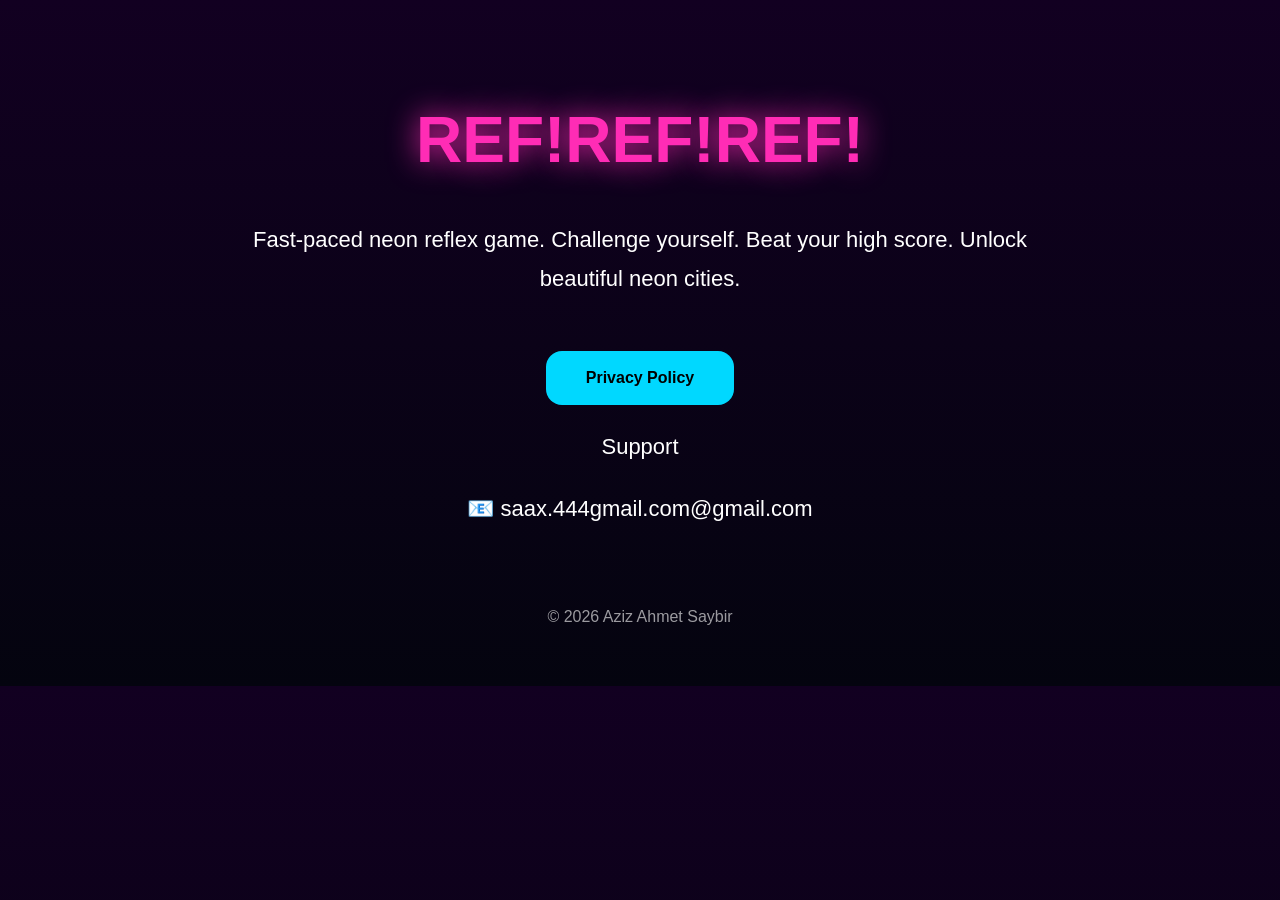
==== index.html @ 3c7d5461 "Create index.html" ====
<!DOCTYPE html>
<html lang="en">
<head>
<meta charset="UTF-8">
<meta name="viewport" content="width=device-width, initial-scale=1.0">
<title>Ref!Ref!Ref!</title>

<style>

body{

margin:0;
font-family:Arial,Helvetica,sans-serif;
background:#080312;
color:white;
text-align:center;

background:linear-gradient(180deg,#120021,#04040f);

}

.container{

max-width:800px;
margin:auto;
padding:60px 20px;

}

h1{

font-size:64px;
color:#ff2cb5;
text-shadow:0 0 30px #ff2cb5;

}

p{

font-size:22px;
line-height:1.8;

}

.button{

display:inline-block;
padding:18px 40px;
background:#00d8ff;
color:black;
text-decoration:none;
font-weight:bold;
border-radius:16px;
margin-top:30px;

}

footer{

margin-top:80px;
opacity:.6;

}

</style>

</head>

<body>

<div class="container">

<h1>REF!REF!REF!</h1>

<p>

Fast-paced neon reflex game.

Challenge yourself.

Beat your high score.

Unlock beautiful neon cities.

</p>

<a class="button" href="privacy.html">

Privacy Policy

</a>

<p>

Support

</p>

<p>

📧 saax.444gmail.com@gmail.com

</p>

<footer>

© 2026 Aziz Ahmet Saybir

</footer>

</div>

</body>

</html>
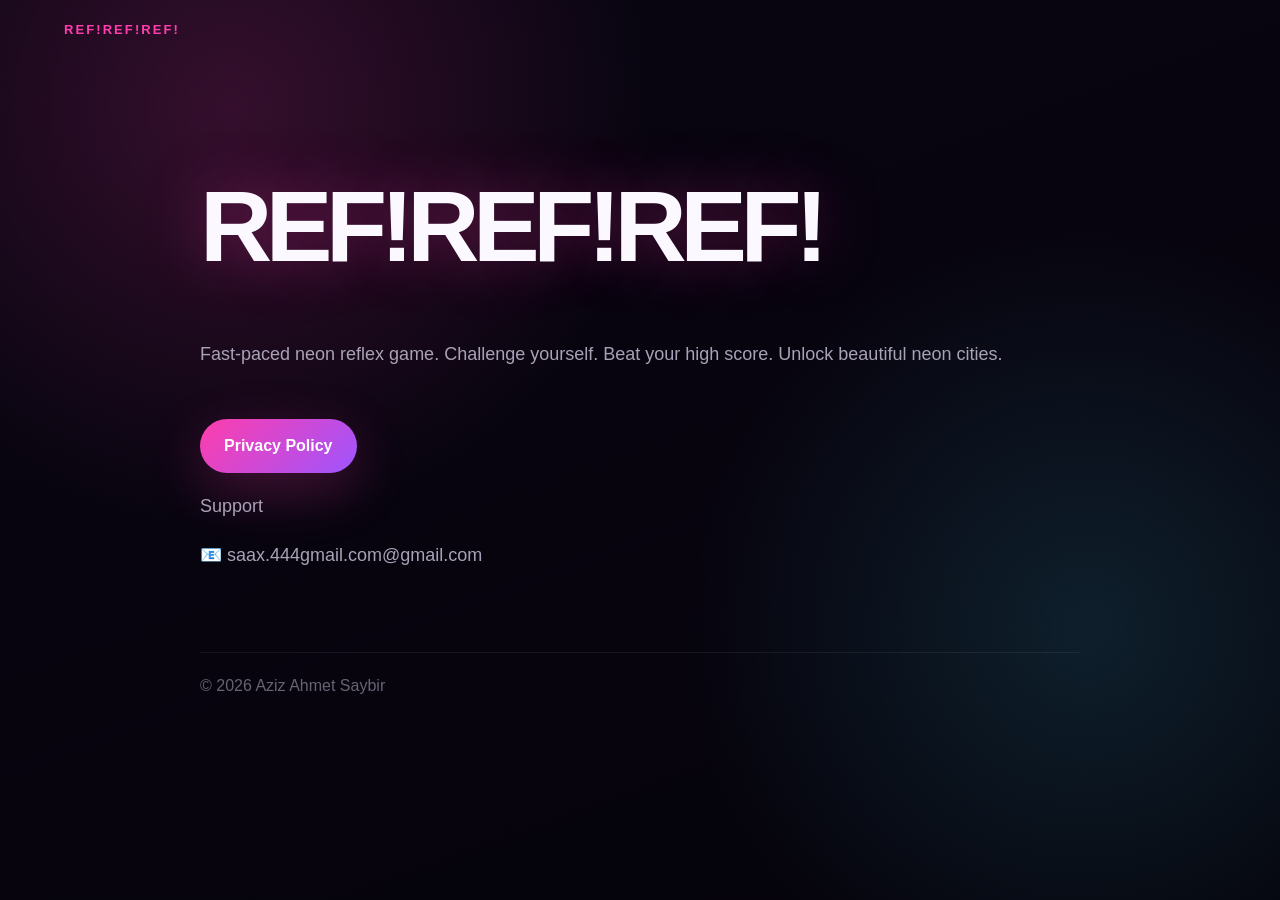
==== commit 9b785844: "Redesign RefRefRef App Store pages" ====
--- a/index.html
+++ b/index.html
@@ -64,6 +64,7 @@
 
 </style>
 
+<link rel="stylesheet" href="premium.css">
 </head>
 
 <body>
--- a/premium.css
+++ b/premium.css
@@ -0,0 +1,11 @@
+:root{--bg:#05030b;--panel:#100a1d;--text:#fbf8ff;--muted:#a9a2b7;--pink:#ff3dac;--cyan:#45ddff;--line:rgba(255,255,255,.1)}
+*{box-sizing:border-box}html{scroll-behavior:smooth}body{min-height:100vh!important;margin:0!important;padding:0!important;max-width:none!important;background:radial-gradient(circle at 18% 12%,rgba(255,61,172,.18),transparent 32%),radial-gradient(circle at 85% 70%,rgba(69,221,255,.13),transparent 32%),linear-gradient(160deg,#090512,var(--bg))!important;color:var(--text)!important;font-family:-apple-system,BlinkMacSystemFont,"SF Pro Display","Segoe UI",sans-serif!important;text-align:left!important}
+body:before{content:"REF!REF!REF!";position:fixed;top:22px;left:clamp(20px,5vw,72px);font-size:13px;font-weight:900;letter-spacing:.16em;color:var(--pink)}
+.container,body>h1,body>p,body>h2{width:min(880px,calc(100% - 40px));margin-left:auto!important;margin-right:auto!important}.container{max-width:none!important;padding:clamp(120px,15vw,180px) 0 70px!important}
+h1{margin-top:0!important;padding-top:120px;color:var(--text)!important;font-size:clamp(52px,10vw,100px)!important;line-height:.92;letter-spacing:-.065em;text-shadow:0 0 60px rgba(255,61,172,.35)!important}.container h1{padding-top:0}
+h2{margin-top:46px!important;color:var(--cyan)!important;font-size:24px}
+p,li{color:var(--muted);font-size:18px!important;line-height:1.75!important}
+.button{display:inline-flex!important;min-height:54px;align-items:center;padding:0 24px!important;border-radius:999px!important;background:linear-gradient(135deg,var(--pink),#9e55ff)!important;color:white!important;box-shadow:0 18px 55px rgba(255,61,172,.24);transition:.2s ease}.button:hover{transform:translateY(-2px)}
+a{color:var(--cyan)!important}footer{margin-top:80px!important;padding-top:24px;border-top:1px solid var(--line);color:var(--muted)}
+body:not(:has(.container)){padding-bottom:70px!important}body:not(:has(.container))>h1{padding-top:120px}
+@media(max-width:620px){body:before{top:18px}.container{padding-top:100px!important}body:not(:has(.container))>h1{padding-top:100px}}
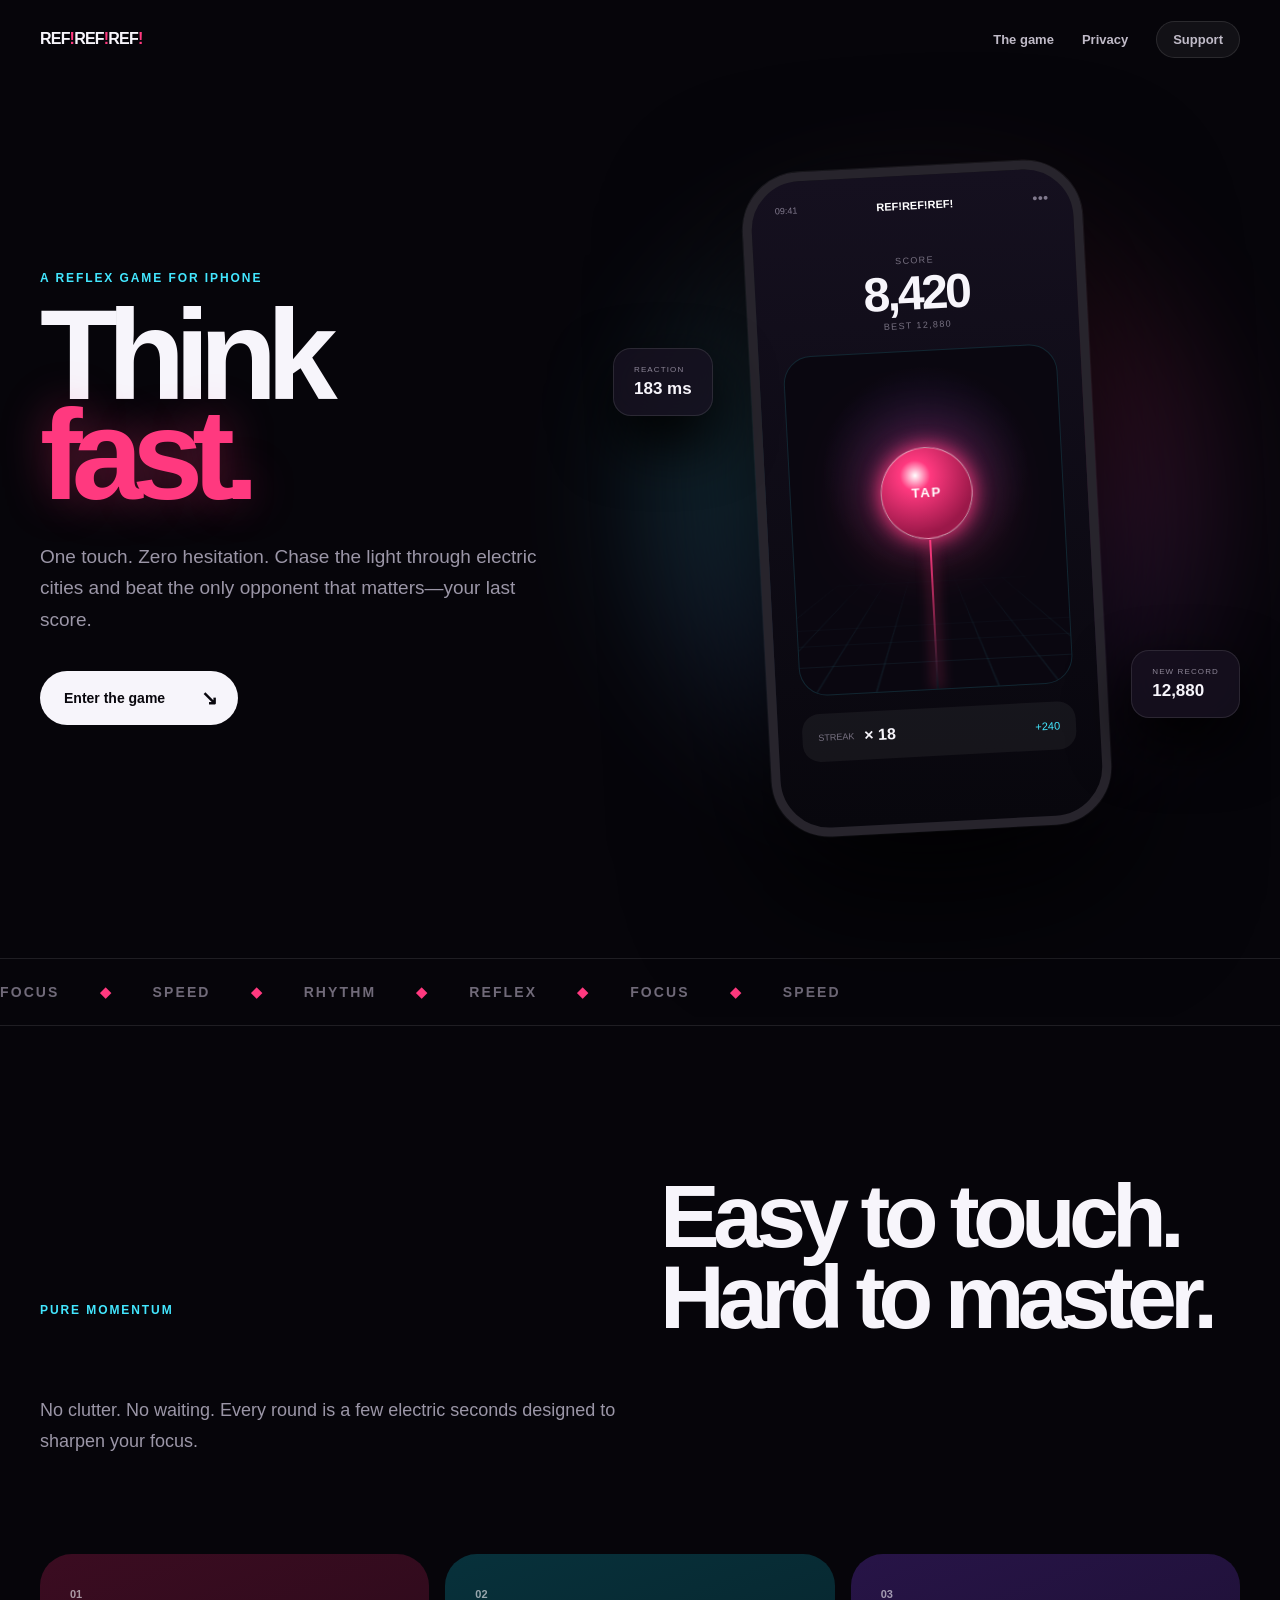
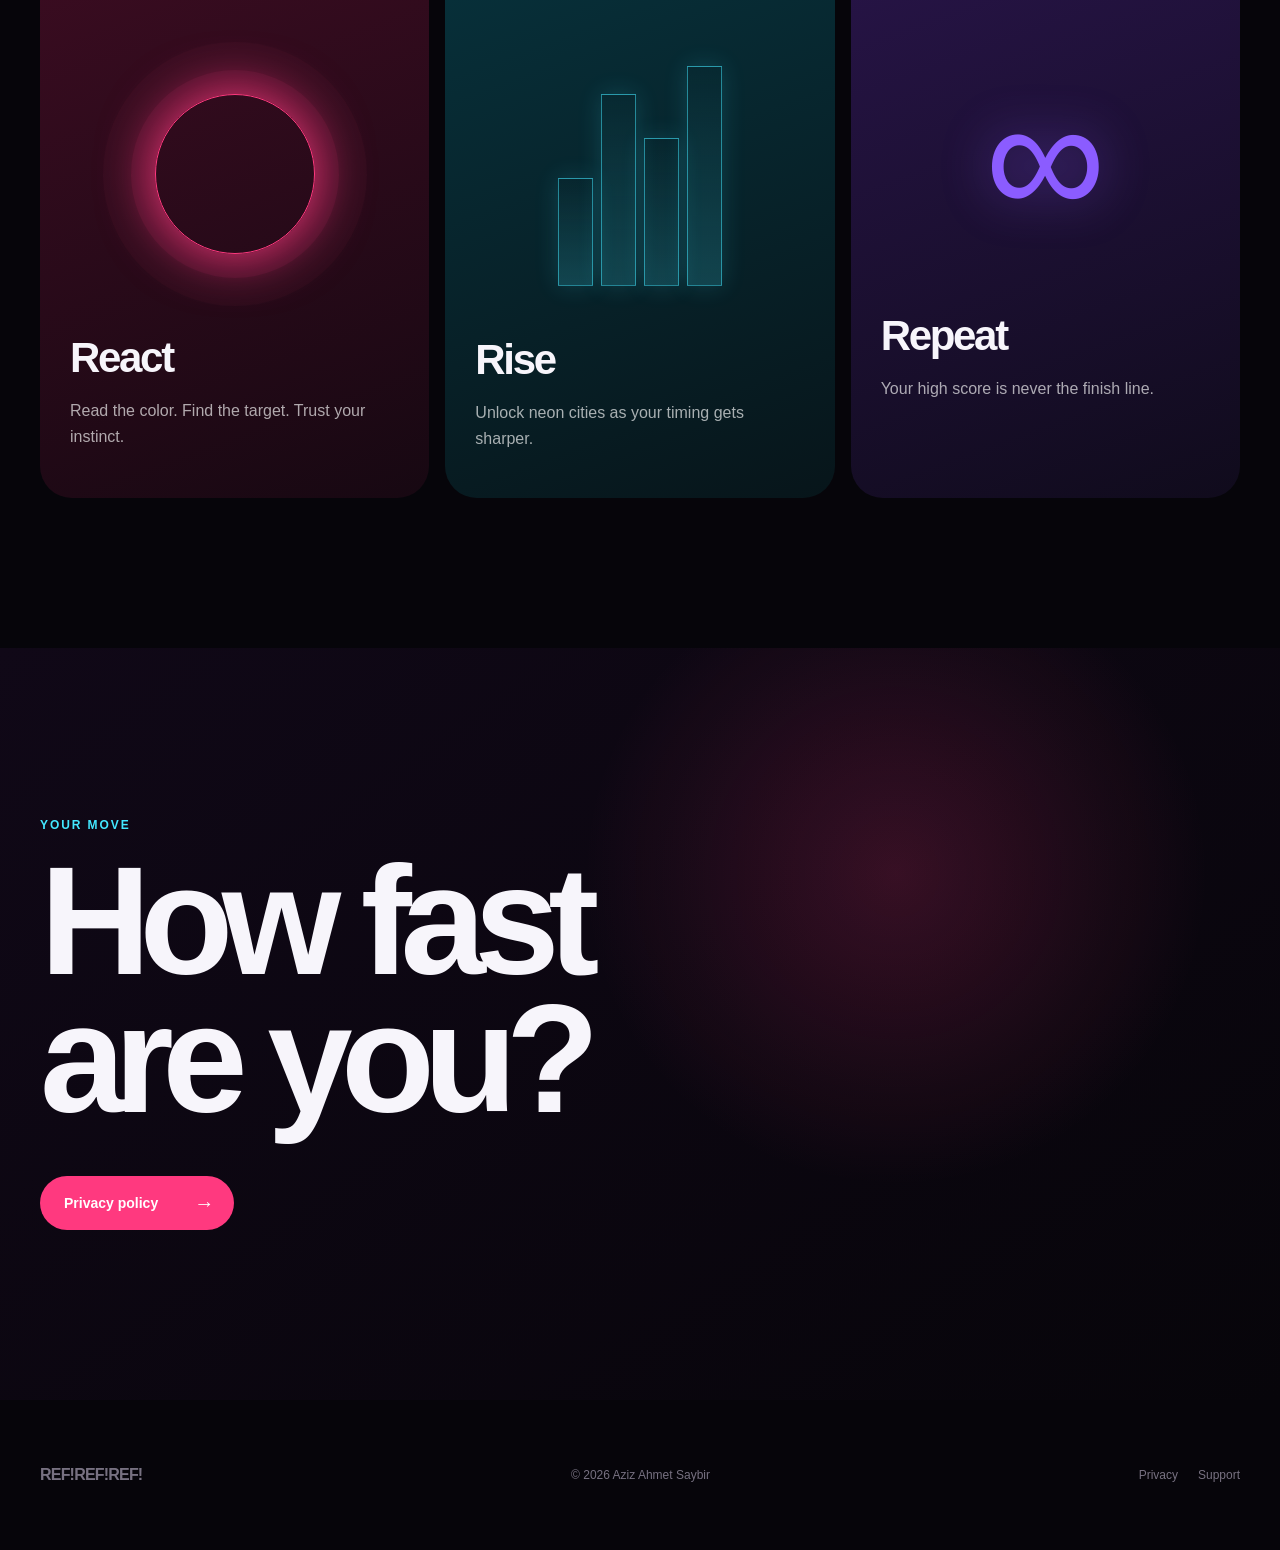
==== commit 55178a63: "Rebuild RefRefRef as a premium product website" ====
--- a/index.html
+++ b/index.html
@@ -1,116 +1,58 @@
-<!DOCTYPE html>
+<!doctype html>
 <html lang="en">
 <head>
-<meta charset="UTF-8">
-<meta name="viewport" content="width=device-width, initial-scale=1.0">
-<title>Ref!Ref!Ref!</title>
-
-<style>
-
-body{
-
-margin:0;
-font-family:Arial,Helvetica,sans-serif;
-background:#080312;
-color:white;
-text-align:center;
-
-background:linear-gradient(180deg,#120021,#04040f);
-
-}
-
-.container{
-
-max-width:800px;
-margin:auto;
-padding:60px 20px;
-
-}
-
-h1{
-
-font-size:64px;
-color:#ff2cb5;
-text-shadow:0 0 30px #ff2cb5;
-
-}
-
-p{
-
-font-size:22px;
-line-height:1.8;
-
-}
-
-.button{
-
-display:inline-block;
-padding:18px 40px;
-background:#00d8ff;
-color:black;
-text-decoration:none;
-font-weight:bold;
-border-radius:16px;
-margin-top:30px;
-
-}
-
-footer{
-
-margin-top:80px;
-opacity:.6;
-
-}
-
-</style>
-
-<link rel="stylesheet" href="premium.css">
+  <meta charset="utf-8">
+  <meta name="viewport" content="width=device-width,initial-scale=1">
+  <meta name="description" content="Ref!Ref!Ref! is a fast neon reflex game for iPhone.">
+  <title>Ref!Ref!Ref! — Think fast.</title>
+  <link rel="stylesheet" href="premium.css">
 </head>
-
 <body>
-
-<div class="container">
-
-<h1>REF!REF!REF!</h1>
-
-<p>
-
-Fast-paced neon reflex game.
-
-Challenge yourself.
-
-Beat your high score.
-
-Unlock beautiful neon cities.
-
-</p>
-
-<a class="button" href="privacy.html">
-
-Privacy Policy
-
-</a>
-
-<p>
-
-Support
-
-</p>
-
-<p>
-
-📧 saax.444gmail.com@gmail.com
-
-</p>
-
-<footer>
-
-© 2026 Aziz Ahmet Saybir
-
-</footer>
-
-</div>
-
+  <header class="nav shell">
+    <a class="logo" href="index.html">REF<span>!</span>REF<span>!</span>REF<span>!</span></a>
+    <nav><a href="#game">The game</a><a href="privacy.html">Privacy</a><a class="pill" href="mailto:saax.444gmail.com@gmail.com">Support</a></nav>
+  </header>
+  <main>
+    <section class="hero shell">
+      <div class="copy">
+        <p class="kicker">A reflex game for iPhone</p>
+        <h1>Think<br><i>fast.</i></h1>
+        <p class="lead">One touch. Zero hesitation. Chase the light through electric cities and beat the only opponent that matters—your last score.</p>
+        <a class="cta" href="#game">Enter the game <span>↘</span></a>
+      </div>
+      <div class="visual" aria-label="RefRefRef game preview">
+        <div class="glow"></div>
+        <div class="device">
+          <div class="top"><span>09:41</span><b>REF!REF!REF!</b><span>●●●</span></div>
+          <div class="score"><small>SCORE</small><strong>8,420</strong><span>BEST 12,880</span></div>
+          <div class="arena">
+            <div class="grid"></div>
+            <button aria-label="Game target">TAP</button>
+            <i class="beam"></i>
+          </div>
+          <div class="streak"><span>STREAK</span><b>× 18</b><em>+240</em></div>
+        </div>
+        <div class="float-card fc1"><small>REACTION</small><b>183 ms</b></div>
+        <div class="float-card fc2"><small>NEW RECORD</small><b>12,880</b></div>
+      </div>
+    </section>
+    <section class="ticker"><div>FOCUS <i>◆</i> SPEED <i>◆</i> RHYTHM <i>◆</i> REFLEX <i>◆</i> FOCUS <i>◆</i> SPEED</div></section>
+    <section id="game" class="game shell">
+      <div class="intro"><p class="kicker">Pure momentum</p><h2>Easy to touch.<br>Hard to master.</h2><p>No clutter. No waiting. Every round is a few electric seconds designed to sharpen your focus.</p></div>
+      <div class="cards">
+        <article class="card pink"><span>01</span><div class="pulse"></div><h3>React</h3><p>Read the color. Find the target. Trust your instinct.</p></article>
+        <article class="card cyan"><span>02</span><div class="city"><i></i><i></i><i></i><i></i></div><h3>Rise</h3><p>Unlock neon cities as your timing gets sharper.</p></article>
+        <article class="card violet"><span>03</span><div class="number">∞</div><h3>Repeat</h3><p>Your high score is never the finish line.</p></article>
+      </div>
+    </section>
+    <section class="final">
+      <div class="shell">
+        <p class="kicker">Your move</p>
+        <h2>How fast<br>are you?</h2>
+        <a class="cta light" href="privacy.html">Privacy policy <span>→</span></a>
+      </div>
+    </section>
+  </main>
+  <footer class="shell"><a class="logo" href="index.html">REF!REF!REF!</a><p>© 2026 Aziz Ahmet Saybir</p><div><a href="privacy.html">Privacy</a><a href="mailto:saax.444gmail.com@gmail.com">Support</a></div></footer>
 </body>
-
 </html>
--- a/premium.css
+++ b/premium.css
@@ -1,11 +1,3 @@
-:root{--bg:#05030b;--panel:#100a1d;--text:#fbf8ff;--muted:#a9a2b7;--pink:#ff3dac;--cyan:#45ddff;--line:rgba(255,255,255,.1)}
-*{box-sizing:border-box}html{scroll-behavior:smooth}body{min-height:100vh!important;margin:0!important;padding:0!important;max-width:none!important;background:radial-gradient(circle at 18% 12%,rgba(255,61,172,.18),transparent 32%),radial-gradient(circle at 85% 70%,rgba(69,221,255,.13),transparent 32%),linear-gradient(160deg,#090512,var(--bg))!important;color:var(--text)!important;font-family:-apple-system,BlinkMacSystemFont,"SF Pro Display","Segoe UI",sans-serif!important;text-align:left!important}
-body:before{content:"REF!REF!REF!";position:fixed;top:22px;left:clamp(20px,5vw,72px);font-size:13px;font-weight:900;letter-spacing:.16em;color:var(--pink)}
-.container,body>h1,body>p,body>h2{width:min(880px,calc(100% - 40px));margin-left:auto!important;margin-right:auto!important}.container{max-width:none!important;padding:clamp(120px,15vw,180px) 0 70px!important}
-h1{margin-top:0!important;padding-top:120px;color:var(--text)!important;font-size:clamp(52px,10vw,100px)!important;line-height:.92;letter-spacing:-.065em;text-shadow:0 0 60px rgba(255,61,172,.35)!important}.container h1{padding-top:0}
-h2{margin-top:46px!important;color:var(--cyan)!important;font-size:24px}
-p,li{color:var(--muted);font-size:18px!important;line-height:1.75!important}
-.button{display:inline-flex!important;min-height:54px;align-items:center;padding:0 24px!important;border-radius:999px!important;background:linear-gradient(135deg,var(--pink),#9e55ff)!important;color:white!important;box-shadow:0 18px 55px rgba(255,61,172,.24);transition:.2s ease}.button:hover{transform:translateY(-2px)}
-a{color:var(--cyan)!important}footer{margin-top:80px!important;padding-top:24px;border-top:1px solid var(--line);color:var(--muted)}
-body:not(:has(.container)){padding-bottom:70px!important}body:not(:has(.container))>h1{padding-top:120px}
-@media(max-width:620px){body:before{top:18px}.container{padding-top:100px!important}body:not(:has(.container))>h1{padding-top:100px}}
+:root{--bg:#06050a;--text:#f7f5fb;--muted:#9b96a7;--pink:#ff397f;--cyan:#43e7ff;--violet:#8b5cff;--line:rgba(255,255,255,.1)}
+*{box-sizing:border-box}html{scroll-behavior:smooth}body{margin:0;overflow-x:hidden;background:var(--bg);color:var(--text);font-family:-apple-system,BlinkMacSystemFont,"SF Pro Display","Segoe UI",sans-serif;-webkit-font-smoothing:antialiased}a{color:inherit;text-decoration:none}.shell{width:min(1200px,calc(100% - 44px));margin-inline:auto}.nav{height:78px;display:flex;align-items:center;justify-content:space-between}.logo{font-size:16px;font-weight:900;letter-spacing:-.05em}.logo span{color:var(--pink)}.nav nav{display:flex;align-items:center;gap:28px;color:#c0bbc8;font-size:13px;font-weight:650}.pill{padding:10px 16px;border:1px solid var(--line);border-radius:99px;background:rgba(255,255,255,.05)}.hero{min-height:820px;display:grid;grid-template-columns:.9fr 1.1fr;align-items:center;gap:60px;padding:80px 0 120px}.kicker{margin:0 0 20px;color:var(--cyan);font-size:12px;font-weight:800;letter-spacing:.16em;text-transform:uppercase}.hero h1{margin:0;font-size:clamp(84px,10vw,142px);line-height:.78;letter-spacing:-.085em}.hero h1 i{color:var(--pink);font-style:normal;text-shadow:0 0 45px rgba(255,57,127,.35)}.lead{max-width:540px;margin:36px 0;color:var(--muted);font-size:19px;line-height:1.65}.cta{display:inline-flex;align-items:center;gap:36px;min-height:54px;padding:0 20px 0 24px;border-radius:99px;background:var(--text);color:#09070d;font-size:14px;font-weight:800}.cta span{font-size:20px}.visual{position:relative;display:grid;place-items:center;min-height:680px}.glow{position:absolute;width:520px;height:520px;border-radius:50%;background:conic-gradient(from 45deg,var(--pink),var(--violet),var(--cyan),var(--pink));filter:blur(75px);opacity:.24}.device{position:relative;z-index:2;width:340px;min-height:665px;padding:24px;border:9px solid #27242c;border-radius:58px;background:linear-gradient(180deg,#15101f,#08070d);box-shadow:0 55px 140px #000,0 0 0 1px rgba(255,255,255,.08);transform:rotate(-3deg)}.top{display:flex;justify-content:space-between;color:#80798d;font-size:9px}.top b{color:white;font-size:11px}.score{display:flex;flex-direction:column;align-items:center;margin:44px 0 20px}.score small,.score span{color:#777181;font-size:9px;letter-spacing:.15em}.score strong{font-size:48px;letter-spacing:-.06em}.arena{position:relative;height:340px;overflow:hidden;border:1px solid rgba(67,231,255,.14);border-radius:28px;background:radial-gradient(circle at 50% 35%,rgba(139,92,255,.18),transparent 40%),#0a0710}.grid{position:absolute;inset:0;background-image:linear-gradient(rgba(67,231,255,.08) 1px,transparent 1px),linear-gradient(90deg,rgba(67,231,255,.08) 1px,transparent 1px);background-size:34px 34px;transform:perspective(250px) rotateX(55deg) scale(1.8);transform-origin:bottom;mask-image:linear-gradient(transparent,#000)}.arena button{position:absolute;left:50%;top:42%;width:92px;height:92px;translate:-50% -50%;border:1px solid rgba(255,255,255,.5);border-radius:50%;background:radial-gradient(circle at 38% 30%,#fff,var(--pink) 18%,#9b1849 70%);color:white;font-weight:900;letter-spacing:.12em;box-shadow:0 0 20px var(--pink),0 0 70px rgba(255,57,127,.6)}.beam{position:absolute;left:50%;top:56%;width:2px;height:150px;background:linear-gradient(var(--pink),transparent);box-shadow:0 0 14px var(--pink)}.streak{display:flex;align-items:center;gap:10px;margin-top:18px;padding:15px 16px;border-radius:18px;background:rgba(255,255,255,.05)}.streak span{color:#777181;font-size:9px}.streak b{font-size:16px}.streak em{margin-left:auto;color:var(--cyan);font-style:normal;font-size:11px}.float-card{position:absolute;z-index:3;display:flex;flex-direction:column;padding:16px 20px;border:1px solid var(--line);border-radius:18px;background:rgba(24,18,34,.75);box-shadow:0 25px 60px #000;backdrop-filter:blur(22px)}.float-card small{color:#8c8596;font-size:8px;letter-spacing:.14em}.float-card b{margin-top:5px;font-size:17px}.fc1{left:0;top:190px}.fc2{right:0;bottom:120px}.ticker{overflow:hidden;border-block:1px solid var(--line);padding:25px 0;color:#706a79;white-space:nowrap;font-size:14px;font-weight:900;letter-spacing:.15em}.ticker div{width:max-content;animation:slide 20s linear infinite}.ticker i{margin:0 34px;color:var(--pink);font-style:normal}@keyframes slide{to{transform:translateX(-25%)}}.game{padding:150px 0}.intro{display:grid;grid-template-columns:1fr 1fr;gap:40px;align-items:end}.intro h2,.final h2{margin:0;font-size:clamp(58px,7vw,96px);line-height:.9;letter-spacing:-.075em}.intro>p:last-child{color:var(--muted);font-size:18px;line-height:1.7}.cards{display:grid;grid-template-columns:repeat(3,1fr);gap:16px;margin-top:80px}.card{min-height:520px;padding:30px;border-radius:32px;overflow:hidden}.card>span{font-size:11px;font-weight:800;opacity:.6}.card h3{margin:0;font-size:42px;letter-spacing:-.055em}.card p{color:rgba(255,255,255,.65);line-height:1.6}.pink{background:linear-gradient(160deg,#3b0c21,#170812)}.cyan{background:linear-gradient(160deg,#07313b,#07151a)}.violet{background:linear-gradient(160deg,#271447,#100b1c)}.pulse{width:160px;height:160px;margin:92px auto 80px;border:1px solid var(--pink);border-radius:50%;box-shadow:0 0 0 24px rgba(255,57,127,.08),0 0 0 52px rgba(255,57,127,.03),0 0 55px var(--pink)}.city{height:240px;display:flex;align-items:end;justify-content:center;gap:8px;margin:44px 0 50px}.city i{width:35px;border:1px solid rgba(67,231,255,.5);background:linear-gradient(transparent,rgba(67,231,255,.18));box-shadow:0 0 24px rgba(67,231,255,.16)}.city i:nth-child(1){height:45%}.city i:nth-child(2){height:80%}.city i:nth-child(3){height:62%}.city i:nth-child(4){height:92%}.number{display:grid;place-items:center;height:310px;color:var(--violet);font-size:170px;font-weight:250;text-shadow:0 0 50px rgba(139,92,255,.45)}.final{padding:170px 0;background:radial-gradient(circle at 70% 30%,rgba(255,57,127,.18),transparent 30%),linear-gradient(145deg,#100817,#07050a)}.final h2{margin-bottom:48px;font-size:clamp(82px,12vw,170px)}.light{background:var(--pink);color:white}footer{min-height:150px;display:flex;align-items:center;justify-content:space-between;color:#777181;font-size:12px}footer>div{display:flex;gap:20px}
+@media(max-width:820px){.nav nav>a:not(.pill){display:none}.hero{grid-template-columns:1fr;text-align:center}.lead{margin-inline:auto}.visual{min-height:720px}.intro{grid-template-columns:1fr}.cards{grid-template-columns:1fr}.card{min-height:470px}.fc1{left:4%}.fc2{right:4%}}@media(max-width:520px){.shell{width:calc(100% - 28px)}.hero h1{font-size:78px}.device{transform:scale(.86) rotate(-2deg)}.visual{min-height:620px}.float-card{display:none}.game{padding:100px 0}.card{padding:24px}.intro h2{font-size:55px}footer{flex-wrap:wrap;gap:20px;padding-block:34px}}
